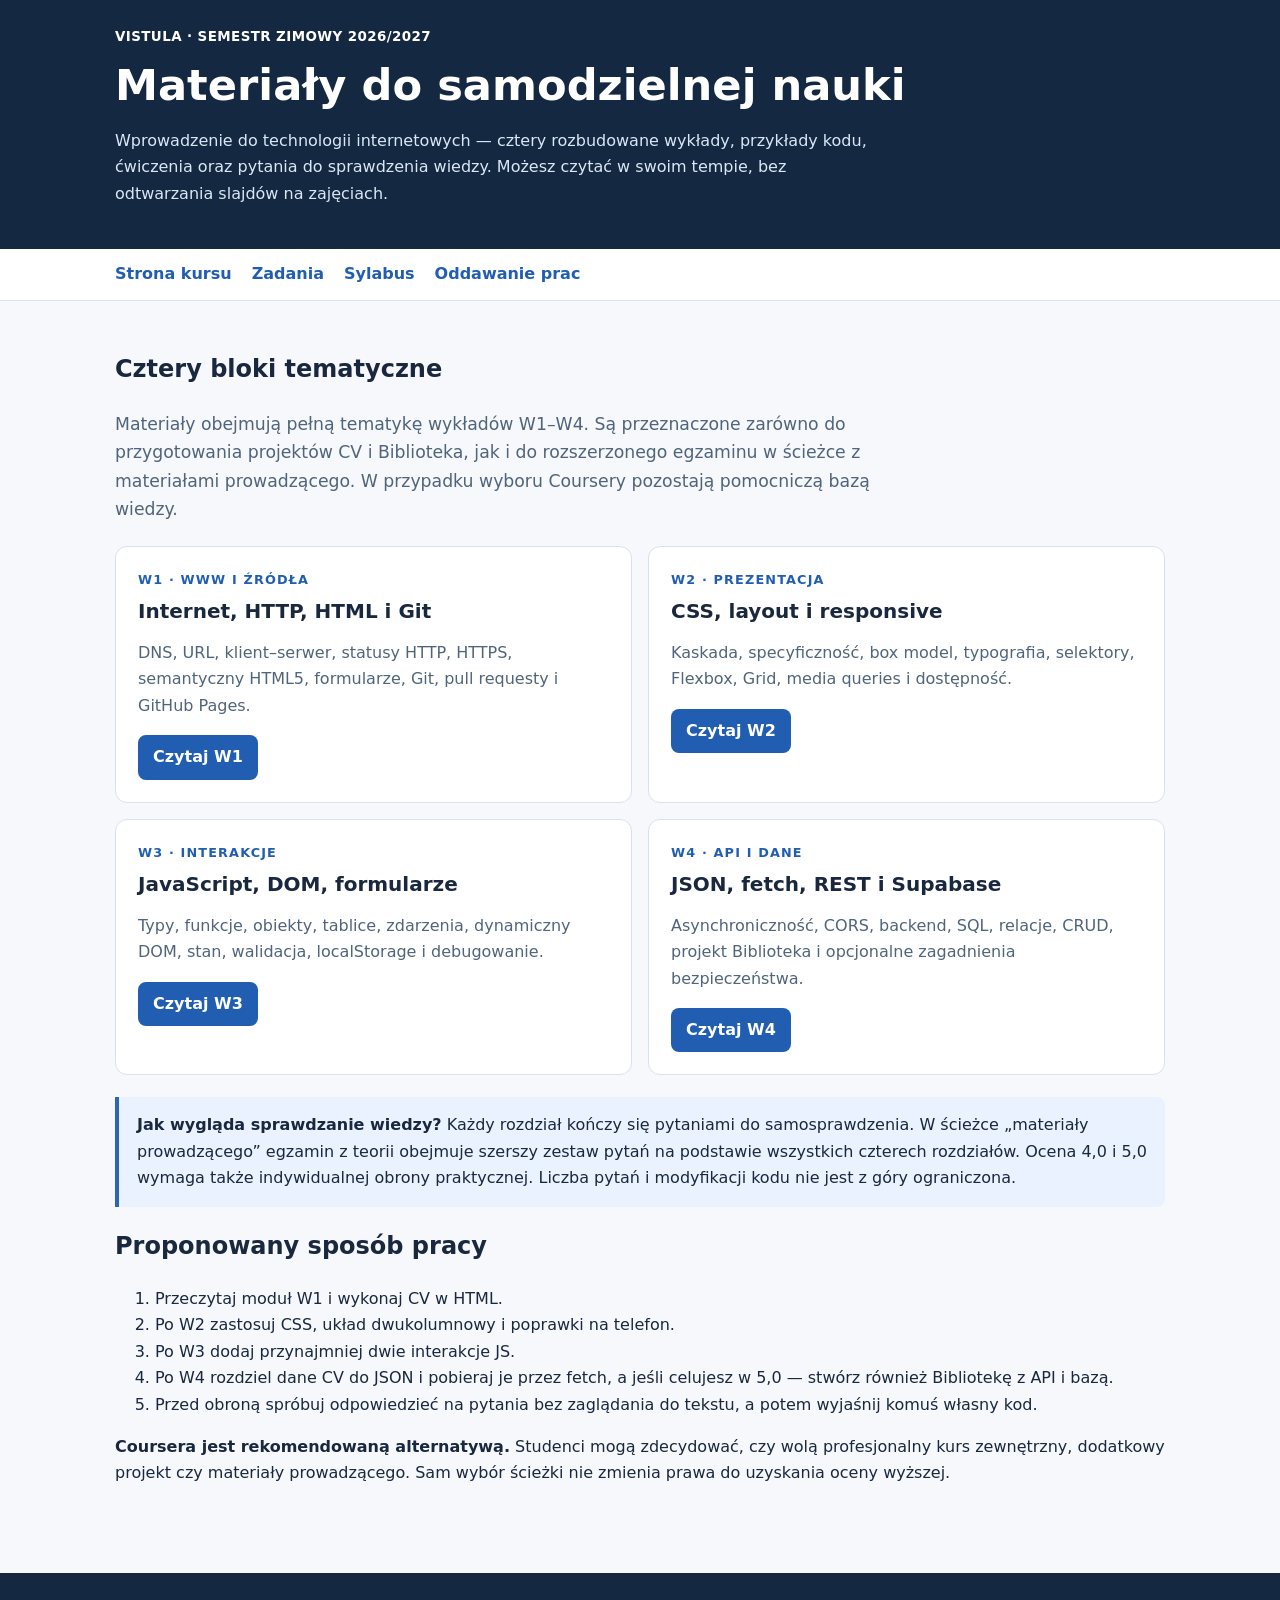
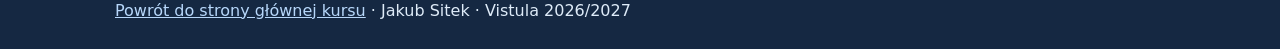
==== lectures/index.html @ 17cdfd23 "feat(course): add accessible lecture browser with TOC and Markdown renderer" ====
<!doctype html>
<html lang="pl"><head><meta charset="utf-8"><meta name="viewport" content="width=device-width, initial-scale=1">
<meta name="description" content="Rozszerzone wykłady Vistula: WWW, HTTP, Git, HTML, CSS, JavaScript, DOM, fetch, REST i Supabase.">
<title>Materiały wykładowe | Vistula 2026Z</title><link rel="stylesheet" href="./course.css"></head>
<body><header><div class="wrap"><span class="brand">VISTULA · SEMESTR ZIMOWY 2026/2027</span>
<h1>Materiały do samodzielnej nauki</h1>
<p>Wprowadzenie do technologii internetowych — cztery rozbudowane wykłady, przykłady kodu, ćwiczenia oraz pytania do sprawdzenia wiedzy. Możesz czytać w swoim tempie, bez odtwarzania slajdów na zajęciach.</p>
</div></header>
<nav class="top"><div class="wrap"><a href="../index.html">Strona kursu</a><a href="../assignments.md">Zadania</a><a href="../syllabus.md">Sylabus</a><a href="../submissions/README.md">Oddawanie prac</a></div></nav>
<main class="wrap container"><h2>Cztery bloki tematyczne</h2>
<p class="lead">Materiały obejmują pełną tematykę wykładów W1–W4. Są przeznaczone zarówno do przygotowania projektów CV i Biblioteka, jak i do rozszerzonego egzaminu w ścieżce z materiałami prowadzącego. W przypadku wyboru Coursery pozostają pomocniczą bazą wiedzy.</p>
<div class="cards">
<section class="card"><div class="eyebrow">W1 · WWW i źródła</div><h2>Internet, HTTP, HTML i Git</h2><p>DNS, URL, klient–serwer, statusy HTTP, HTTPS, semantyczny HTML5, formularze, Git, pull requesty i GitHub Pages.</p><a class="button" href="./view.html?w=w1">Czytaj W1</a></section>
<section class="card"><div class="eyebrow">W2 · Prezentacja</div><h2>CSS, layout i responsive</h2><p>Kaskada, specyficzność, box model, typografia, selektory, Flexbox, Grid, media queries i dostępność.</p><a class="button" href="./view.html?w=w2">Czytaj W2</a></section>
<section class="card"><div class="eyebrow">W3 · Interakcje</div><h2>JavaScript, DOM, formularze</h2><p>Typy, funkcje, obiekty, tablice, zdarzenia, dynamiczny DOM, stan, walidacja, localStorage i debugowanie.</p><a class="button" href="./view.html?w=w3">Czytaj W3</a></section>
<section class="card"><div class="eyebrow">W4 · API i dane</div><h2>JSON, fetch, REST i Supabase</h2><p>Asynchroniczność, CORS, backend, SQL, relacje, CRUD, projekt Biblioteka i opcjonalne zagadnienia bezpieczeństwa.</p><a class="button" href="./view.html?w=w4">Czytaj W4</a></section>
</div>
<div class="note"><strong>Jak wygląda sprawdzanie wiedzy?</strong> Każdy rozdział kończy się pytaniami do samosprawdzenia. W ścieżce „materiały prowadzącego” egzamin z teorii obejmuje szerszy zestaw pytań na podstawie wszystkich czterech rozdziałów. Ocena 4,0 i 5,0 wymaga także indywidualnej obrony praktycznej. Liczba pytań i modyfikacji kodu nie jest z góry ograniczona.</div>
<h2>Proponowany sposób pracy</h2>
<ol><li>Przeczytaj moduł W1 i wykonaj CV w HTML.</li>
<li>Po W2 zastosuj CSS, układ dwukolumnowy i poprawki na telefon.</li>
<li>Po W3 dodaj przynajmniej dwie interakcje JS.</li>
<li>Po W4 rozdziel dane CV do JSON i pobieraj je przez fetch, a jeśli celujesz w 5,0 — stwórz również Bibliotekę z API i bazą.</li>
<li>Przed obroną spróbuj odpowiedzieć na pytania bez zaglądania do tekstu, a potem wyjaśnij komuś własny kod.</li></ol>
<p><strong>Coursera jest rekomendowaną alternatywą.</strong> Studenci mogą zdecydować, czy wolą profesjonalny kurs zewnętrzny, dodatkowy projekt czy materiały prowadzącego. Sam wybór ścieżki nie zmienia prawa do uzyskania oceny wyższej.</p>
</main><footer><div class="wrap"><a href="../index.html">Powrót do strony głównej kursu</a> · Jakub Sitek · Vistula 2026/2027</div></footer>
</body></html>
---- lectures/course.css ----
:root{color-scheme:light;--bg:#f6f8fc;--ink:#19283e;--muted:#50647b;--line:#d9e2ec;--accent:#215eb2;--surface:white}
*{box-sizing:border-box}
html{scroll-behavior:smooth}
body{margin:0;color:var(--ink);background:var(--bg);font:16px/1.65 system-ui,-apple-system,Segoe UI,Roboto,sans-serif}
a{color:var(--accent)}a:hover{text-decoration-thickness:2px}
a:focus-visible,button:focus-visible{outline:3px solid #e0a332;outline-offset:3px}
header{background:#152842;color:#fff;padding:26px 0}
header a{color:#d4e7ff}
.wrap{max-width:1050px;width:calc(100% - 32px);margin:auto}
.brand{display:block;font-weight:800;letter-spacing:.03em;font-size:.84rem}
header h1{font-size:clamp(1.55rem,4.3vw,2.7rem);line-height:1.2;margin:12px 0}
header p{max-width:760px;color:#d9e8f5}
nav.top{background:#fff;border-bottom:1px solid var(--line)}
nav.top .wrap{display:flex;gap:20px;padding:12px 0;flex-wrap:wrap}
nav.top a{font-weight:650;text-decoration:none}
.container{padding-top:30px;padding-bottom:70px}
.lead{max-width:820px;color:var(--muted);font-size:1.08rem}
.cards{display:grid;grid-template-columns:repeat(2,minmax(0,1fr));gap:16px;margin:22px 0}
.card{background:var(--surface);border:1px solid var(--line);border-radius:12px;padding:22px}
.card h2{font-size:1.25rem;line-height:1.3;margin:8px 0}
.card p{color:var(--muted)}
.eyebrow{font-size:0.8rem;letter-spacing:.09em;text-transform:uppercase;color:#215eb2;font-weight:800}
.button{display:inline-block;padding:9px 15px;border-radius:8px;background:var(--accent);color:#fff;text-decoration:none;font-weight:700}
.note{border-left:4px solid #2c67b0;background:#eaf2ff;padding:15px 18px;border-radius:0 8px 8px 0;margin:20px 0}
.reader-layout{display:grid;grid-template-columns:240px minmax(0,1fr);gap:22px;align-items:start}
aside{position:sticky;top:20px;background:#fff;border:1px solid var(--line);border-radius:12px;padding:16px;max-height:calc(100vh - 45px);overflow:auto}
aside h2{margin:0 0 10px;font-size:1rem}
#toc{padding-left:18px;font-size:.85rem;line-height:1.45}
#toc li{margin-bottom:9px}
#toc a{color:#3e5775;text-decoration:none}
article{min-width:0;background:#fff;border:1px solid var(--line);border-radius:12px;padding:clamp(18px,3vw,42px)}
article h1{font-size:2rem;line-height:1.22;letter-spacing:-.02em}
article h2{font-size:1.55rem;line-height:1.25;margin-top:2.5rem;border-top:1px solid #e7edf4;padding-top:1.4rem}
article h3{font-size:1.18rem;margin-top:1.7rem}
article p{margin:12px 0 16px}
article li{margin:6px 0}
article code{background:#edf2f7;border-radius:4px;padding:2px 5px;font-size:.9em}
article pre{background:#101d30;color:#f2f7ff;border-radius:9px;padding:17px;overflow:auto;line-height:1.5;font-size:.88rem}
article pre code{background:transparent;color:inherit;padding:0}
article a{overflow-wrap:anywhere}
article strong{font-weight:730}
.footer-links{display:flex;gap:12px;flex-wrap:wrap;margin:24px 0}
.footer-links a{font-weight:650}
footer{background:#152842;color:#deebf8;padding:25px 0}
footer a{color:#b7d7fa}
@media(max-width:860px){.reader-layout{grid-template-columns:1fr}aside{position:static;max-height:none}.cards{grid-template-columns:1fr}}
@media(prefers-reduced-motion:reduce){html{scroll-behavior:auto}}
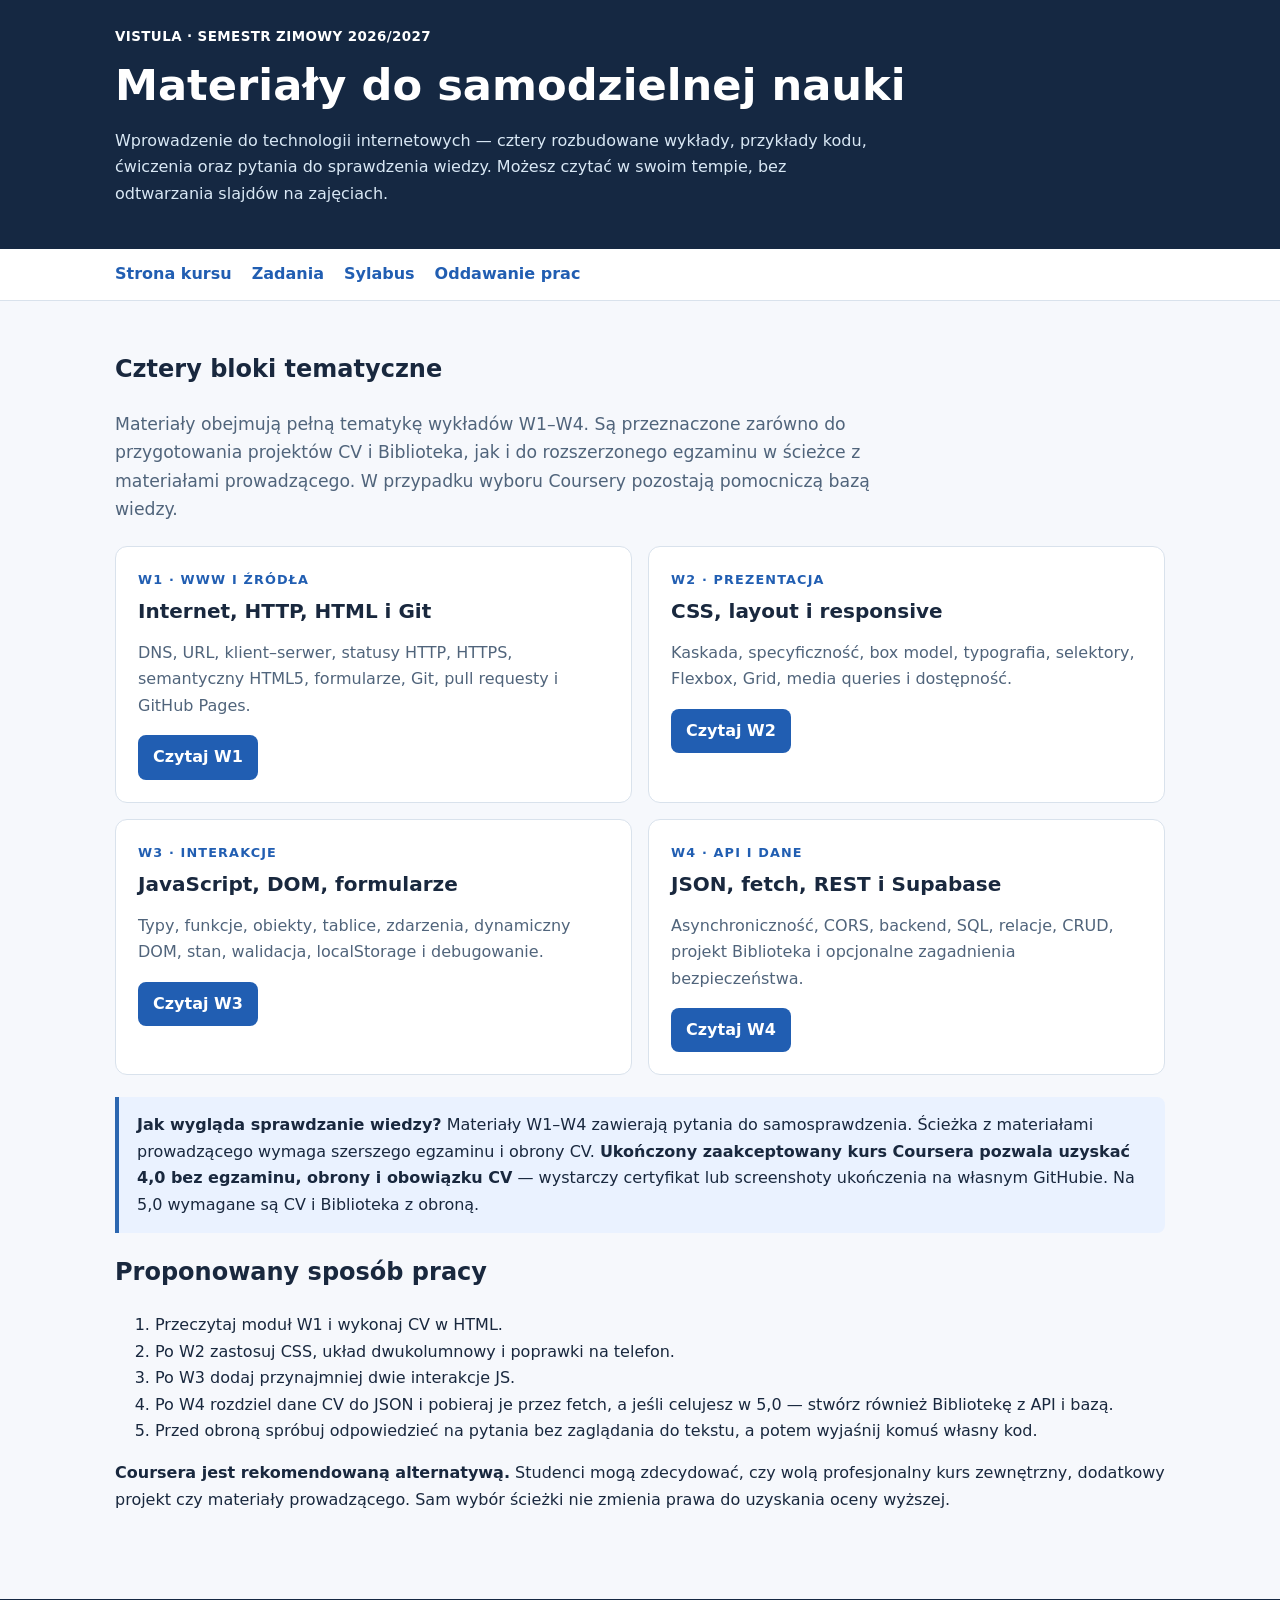
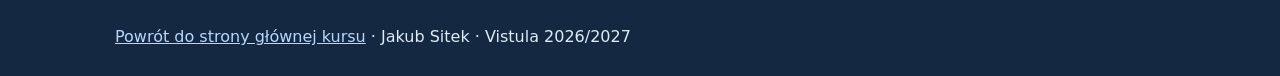
==== commit 50251c18: "grading: Coursera completion and GitHub proof earn 4.0 without exam or defense" ====
--- a/lectures/index.html
+++ b/lectures/index.html
@@ -15,7 +15,7 @@
 <section class="card"><div class="eyebrow">W3 · Interakcje</div><h2>JavaScript, DOM, formularze</h2><p>Typy, funkcje, obiekty, tablice, zdarzenia, dynamiczny DOM, stan, walidacja, localStorage i debugowanie.</p><a class="button" href="./view.html?w=w3">Czytaj W3</a></section>
 <section class="card"><div class="eyebrow">W4 · API i dane</div><h2>JSON, fetch, REST i Supabase</h2><p>Asynchroniczność, CORS, backend, SQL, relacje, CRUD, projekt Biblioteka i opcjonalne zagadnienia bezpieczeństwa.</p><a class="button" href="./view.html?w=w4">Czytaj W4</a></section>
 </div>
-<div class="note"><strong>Jak wygląda sprawdzanie wiedzy?</strong> Każdy rozdział kończy się pytaniami do samosprawdzenia. W ścieżce „materiały prowadzącego” egzamin z teorii obejmuje szerszy zestaw pytań na podstawie wszystkich czterech rozdziałów. Ocena 4,0 i 5,0 wymaga także indywidualnej obrony praktycznej. Liczba pytań i modyfikacji kodu nie jest z góry ograniczona.</div>
+<div class="note"><strong>Jak wygląda sprawdzanie wiedzy?</strong> Materiały W1–W4 zawierają pytania do samosprawdzenia. Ścieżka z materiałami prowadzącego wymaga szerszego egzaminu i obrony CV. <strong>Ukończony zaakceptowany kurs Coursera pozwala uzyskać 4,0 bez egzaminu, obrony i obowiązku CV</strong> — wystarczy certyfikat lub screenshoty ukończenia na własnym GitHubie. Na 5,0 wymagane są CV i Biblioteka z obroną.</div>
 <h2>Proponowany sposób pracy</h2>
 <ol><li>Przeczytaj moduł W1 i wykonaj CV w HTML.</li>
 <li>Po W2 zastosuj CSS, układ dwukolumnowy i poprawki na telefon.</li>
